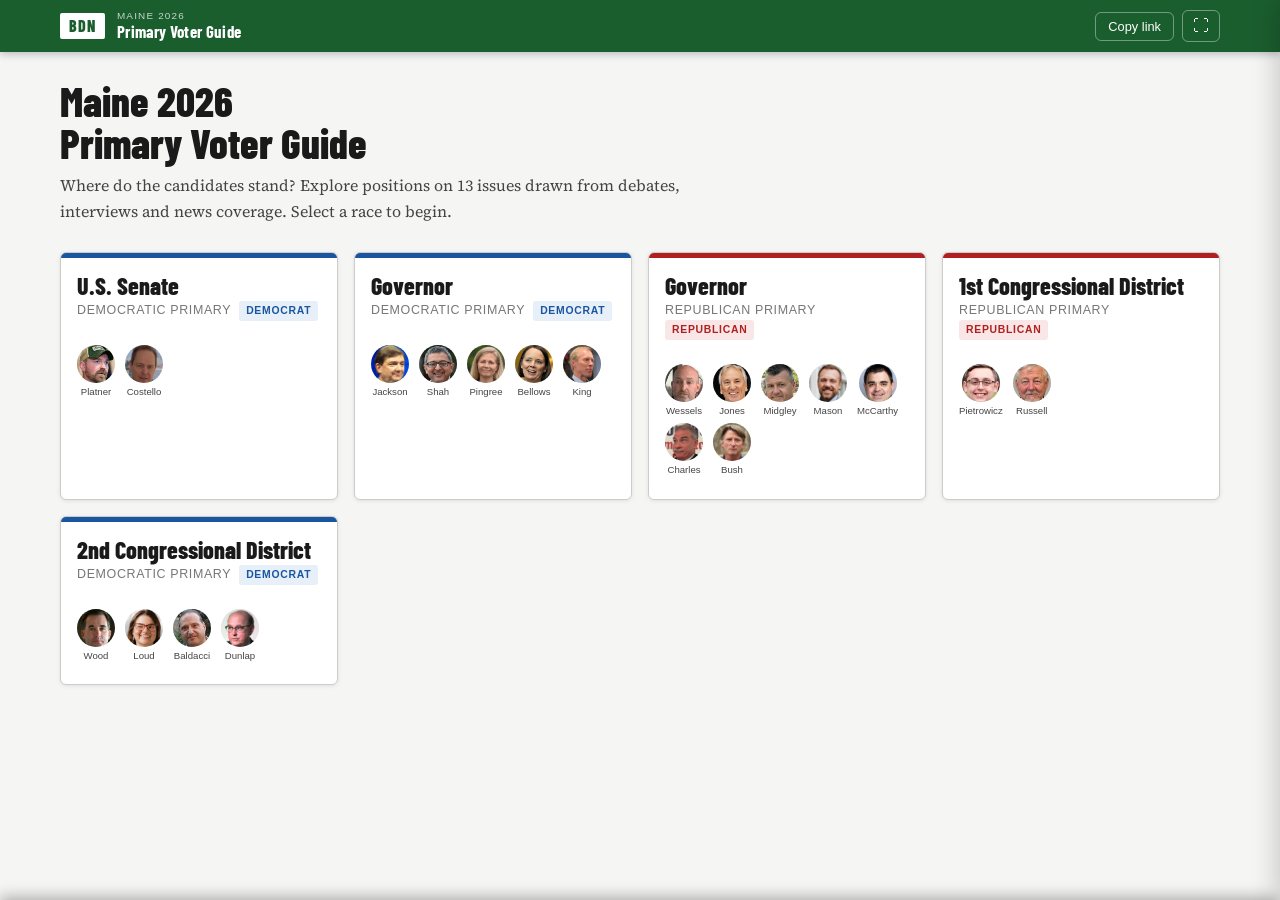
==== index.html @ e54cefee "Initial commit: BDN 2026 Maine Primary Voter Guide Static single-page app with candidate profiles, i" ====
<!DOCTYPE html>
<html lang="en">
<head>
  <meta charset="UTF-8">
  <meta name="viewport" content="width=device-width, initial-scale=1.0">
  <title>Maine 2026 Primary Voter Guide — Bangor Daily News</title>
  <link rel="preconnect" href="https://fonts.googleapis.com">
  <link rel="preconnect" href="https://fonts.gstatic.com" crossorigin>
  <link href="https://fonts.googleapis.com/css2?family=Barlow+Condensed:wght@400;600;700;800&family=Source+Serif+4:ital,opsz,wght@0,8..60,400;0,8..60,600;1,8..60,400&display=swap" rel="stylesheet">
  <link rel="stylesheet" href="style.css">
</head>
<body>
  <div id="app">
    <header id="guide-header">
      <div class="header-inner">
        <a class="header-brand" href="#/">
          <span class="bdn-mark">BDN</span>
          <div class="header-titles">
            <span class="header-eyebrow">Maine 2026</span>
            <span class="header-name">Primary Voter Guide</span>
          </div>
        </a>
        <div class="header-actions">
          <button class="btn-ghost" id="btn-copy">Copy link</button>
          <button class="btn-ghost btn-icon" id="btn-fullscreen" title="Fullscreen">&#x26F6;</button>
        </div>
      </div>
      <nav id="breadcrumb" class="breadcrumb"></nav>
    </header>

    <main id="main"></main>

    <div id="compare-tray" class="compare-tray hidden">
      <div class="compare-tray-inner">
        <span class="compare-tray-label">Comparing:</span>
        <div id="compare-tray-chips"></div>
        <div class="compare-tray-actions">
          <button class="btn-primary" id="btn-compare-go">Compare &rarr;</button>
          <button class="btn-ghost" id="btn-compare-clear">Clear</button>
        </div>
      </div>
    </div>

    <div id="toast" class="toast"></div>
  </div>

  <!-- Side panel -->
  <div id="sp-overlay" class="sp-overlay" onclick="closeSidePanel()"></div>
  <div id="side-panel" class="side-panel">
    <div class="sp-header">
      <span id="sp-title" class="sp-title"></span>
      <button class="sp-close" onclick="closeSidePanel()">&#x2715;</button>
    </div>
    <div id="sp-body" class="sp-body"></div>
  </div>
  <script src="app.js"></script>
</body>
</html>
---- style.css ----
/* BDN Maine 2026 Primary Voter Guide — style.css */

/* ── Variables ─────────────────────────────────────────────────────────────── */
:root {
  --green:        #1B5E2E;
  --green-dark:   #144824;
  --green-mid:    #2A7A42;
  --green-light:  #EAF4EC;
  --white:        #FFFFFF;
  --off-white:    #F5F5F3;
  --near-black:   #1A1A1A;
  --gray-700:     #444444;
  --gray-500:     #777777;
  --gray-300:     #CCCCCA;
  --gray-100:     #EFEFED;
  --dem:          #1A56A0;
  --dem-light:    #E7EFF9;
  --rep:          #B02020;
  --rep-light:    #F9E7E7;
  --shadow-sm:    0 1px 4px rgba(0,0,0,0.09);
  --shadow-md:    0 3px 12px rgba(0,0,0,0.13);
  --r:            6px;
  --font-head:    'Barlow Condensed', 'Arial Narrow', Arial, sans-serif;
  --font-serif:   'Source Serif 4', Georgia, serif;
  --font-ui:      Arial, 'Helvetica Neue', sans-serif;
}

*, *::before, *::after { box-sizing: border-box; margin: 0; padding: 0; }

body {
  font-family: var(--font-ui);
  background: var(--off-white);
  color: var(--near-black);
  min-height: 100vh;
  line-height: 1.5;
}

a { color: var(--green); }

/* ── HEADER ─────────────────────────────────────────────────────────────────── */
#guide-header {
  background: var(--green);
  color: var(--white);
  position: sticky;
  top: 0;
  z-index: 100;
  box-shadow: 0 2px 8px rgba(0,0,0,0.25);
}

.header-inner {
  display: flex;
  align-items: center;
  justify-content: space-between;
  padding: 10px 20px;
  max-width: 1200px;
  margin: 0 auto;
  gap: 12px;
}

.header-brand {
  display: flex;
  align-items: center;
  gap: 12px;
  text-decoration: none;
  color: inherit;
  flex-shrink: 0;
}

.bdn-mark {
  background: var(--white);
  color: var(--green);
  font-family: var(--font-head);
  font-weight: 800;
  font-size: 1rem;
  letter-spacing: 0.06em;
  padding: 5px 9px;
  border-radius: 2px;
  line-height: 1;
}

.header-titles {
  display: flex;
  flex-direction: column;
  line-height: 1.1;
}

.header-eyebrow {
  font-size: 0.62rem;
  text-transform: uppercase;
  letter-spacing: 0.12em;
  opacity: 0.75;
}

.header-name {
  font-family: var(--font-head);
  font-weight: 700;
  font-size: 1.05rem;
  letter-spacing: 0.02em;
}

.header-actions {
  display: flex;
  gap: 8px;
  align-items: center;
}

/* ── BREADCRUMB ──────────────────────────────────────────────────────────────── */
.breadcrumb {
  background: var(--green-dark);
  padding: 5px 20px;
  font-size: 0.75rem;
  display: flex;
  align-items: center;
  gap: 5px;
  overflow-x: auto;
  white-space: nowrap;
}
.breadcrumb:empty { display: none; }
.breadcrumb a { color: rgba(255,255,255,0.78); text-decoration: none; }
.breadcrumb a:hover { color: white; text-decoration: underline; }
.breadcrumb .sep { color: rgba(255,255,255,0.35); }
.breadcrumb .crumb-current { color: white; font-weight: 600; }

/* ── BUTTONS ─────────────────────────────────────────────────────────────────── */
.btn-primary {
  background: var(--green);
  color: var(--white);
  border: none;
  border-radius: var(--r);
  font-family: var(--font-ui);
  font-size: 0.85rem;
  font-weight: 600;
  padding: 8px 16px;
  cursor: pointer;
  transition: background 0.15s;
  white-space: nowrap;
}
.btn-primary:hover { background: var(--green-dark); }

.btn-outline {
  background: transparent;
  color: var(--green);
  border: 1.5px solid var(--green);
  border-radius: var(--r);
  font-family: var(--font-ui);
  font-size: 0.85rem;
  font-weight: 600;
  padding: 7px 15px;
  cursor: pointer;
  transition: all 0.15s;
  white-space: nowrap;
}
.btn-outline:hover { background: var(--green); color: white; }

.btn-ghost {
  background: transparent;
  color: var(--white);
  border: 1px solid rgba(255,255,255,0.38);
  border-radius: var(--r);
  font-family: var(--font-ui);
  font-size: 0.8rem;
  padding: 6px 12px;
  cursor: pointer;
  transition: all 0.15s;
  white-space: nowrap;
}
.btn-ghost:hover { background: rgba(255,255,255,0.14); border-color: rgba(255,255,255,0.65); }
.btn-icon { font-size: 1rem; padding: 6px 10px; }

.btn-compare {
  background: transparent;
  border: 1.5px solid var(--gray-300);
  color: var(--gray-500);
  border-radius: var(--r);
  font-size: 0.75rem;
  font-weight: 600;
  padding: 5px 10px;
  cursor: pointer;
  transition: all 0.15s;
  white-space: nowrap;
}
.btn-compare:hover { border-color: var(--green); color: var(--green); }
.btn-compare.active { background: var(--green); color: white; border-color: var(--green); }

/* ── LAYOUT ──────────────────────────────────────────────────────────────────── */
#main {
  max-width: 1200px;
  margin: 0 auto;
  padding: 28px 20px 90px;
}

/* ── PARTY BADGE ─────────────────────────────────────────────────────────────── */
.badge {
  display: inline-block;
  font-size: 0.65rem;
  font-weight: 700;
  text-transform: uppercase;
  letter-spacing: 0.07em;
  padding: 2px 7px;
  border-radius: 3px;
  vertical-align: middle;
}
.badge-dem { background: var(--dem-light); color: var(--dem); }
.badge-rep { background: var(--rep-light); color: var(--rep); }
.badge-video      { background: var(--green); color: white; }
.badge-direct     { background: var(--near-black); color: white; }
.badge-attributed { background: #666; color: white; }
.badge-statement  { background: var(--gray-100); color: var(--gray-500); border: 1px solid var(--gray-300); }

/* ── HOME ────────────────────────────────────────────────────────────────────── */
.home-intro {
  margin-bottom: 28px;
  max-width: 680px;
}
.home-intro h1 {
  font-family: var(--font-head);
  font-weight: 800;
  font-size: 2.6rem;
  line-height: 1.0;
  color: var(--near-black);
  margin-bottom: 10px;
}
.home-intro p {
  font-family: var(--font-serif);
  font-size: 1rem;
  color: var(--gray-700);
  line-height: 1.6;
}

.race-grid {
  display: grid;
  grid-template-columns: repeat(auto-fill, minmax(270px, 1fr));
  gap: 16px;
}

.race-card {
  background: var(--white);
  border-radius: var(--r);
  box-shadow: var(--shadow-sm);
  border: 1px solid var(--gray-300);
  overflow: hidden;
  cursor: pointer;
  transition: box-shadow 0.15s, transform 0.1s;
  display: flex;
  flex-direction: column;
}
.race-card:hover { box-shadow: var(--shadow-md); transform: translateY(-2px); }

.race-card-stripe {
  height: 5px;
}
.stripe-dem { background: var(--dem); }
.stripe-rep { background: var(--rep); }

.race-card-header {
  padding: 16px 16px 10px;
}
.race-card-title {
  font-family: var(--font-head);
  font-weight: 800;
  font-size: 1.5rem;
  line-height: 1;
  color: var(--near-black);
  margin-bottom: 3px;
}
.race-card-sub {
  font-size: 0.78rem;
  color: var(--gray-500);
  text-transform: uppercase;
  letter-spacing: 0.05em;
}

.race-card-body {
  padding: 10px 16px 16px;
  flex: 1;
  display: flex;
  flex-direction: column;
  gap: 10px;
}

.candidate-count {
  font-size: 0.85rem;
  color: var(--gray-700);
}
.candidate-count strong { color: var(--near-black); }

.opponent-note {
  background: var(--gray-100);
  border-left: 3px solid var(--gray-300);
  border-radius: 0 4px 4px 0;
  padding: 8px 11px;
  font-size: 0.78rem;
  color: var(--gray-500);
  line-height: 1.45;
}
.opponent-note strong { color: var(--near-black); display: block; font-size: 0.85rem; }

.home-cand-strip {
  display: flex;
  flex-wrap: wrap;
  gap: 8px 10px;
  padding: 4px 0 8px;
}
.home-cand-chip {
  display: flex;
  flex-direction: column;
  align-items: center;
  gap: 4px;
}
.home-cand-photo {
  width: 38px;
  height: 38px;
  border-radius: 50%;
  overflow: hidden;
  background: var(--green-light);
  display: flex;
  align-items: center;
  justify-content: center;
  flex-shrink: 0;
}
.home-cand-photo img {
  width: 100%;
  height: 100%;
  object-fit: cover;
  object-position: center 20%;
  display: block;
}
.home-cand-initials {
  font-family: var(--font-head);
  font-weight: 800;
  font-size: 0.85rem;
  color: var(--green);
}
.home-cand-name {
  font-size: 0.6rem;
  color: var(--gray-700);
  text-align: center;
  line-height: 1;
  white-space: nowrap;
}

.race-actions {
  display: flex;
  gap: 8px;
  margin-top: auto;
}

/* ── OPPONENT BANNER ─────────────────────────────────────────────────────────── */
.opponent-banner {
  display: flex;
  align-items: center;
  gap: 16px;
  background: var(--gray-100);
  border: 1px solid var(--gray-300);
  border-radius: var(--r);
  padding: 12px 18px;
  margin-bottom: 20px;
}
.opponent-banner-eyebrow {
  font-size: 0.68rem;
  text-transform: uppercase;
  letter-spacing: 0.1em;
  color: var(--gray-500);
  font-weight: 600;
  white-space: nowrap;
}
.opponent-banner-name {
  font-family: var(--font-head);
  font-weight: 700;
  font-size: 1.1rem;
  color: var(--near-black);
}
.opponent-banner-note {
  font-size: 0.76rem;
  color: var(--gray-500);
  margin-top: 1px;
}

/* ── RACE VIEW ───────────────────────────────────────────────────────────────── */
.race-title {
  font-family: var(--font-head);
  font-weight: 800;
  font-size: 2.1rem;
  line-height: 1;
  margin-bottom: 4px;
}
.race-subtitle {
  font-size: 0.82rem;
  color: var(--gray-500);
  margin-bottom: 18px;
}

.tab-bar {
  display: flex;
  border-bottom: 2px solid var(--gray-300);
  margin-bottom: 20px;
  gap: 0;
  overflow-x: auto;
}
.tab {
  font-family: var(--font-ui);
  font-size: 0.88rem;
  font-weight: 600;
  padding: 10px 18px;
  cursor: pointer;
  color: var(--gray-500);
  background: none;
  border: none;
  border-bottom: 3px solid transparent;
  margin-bottom: -2px;
  transition: color 0.15s;
  white-space: nowrap;
}
.tab:hover { color: var(--near-black); }
.tab.active { color: var(--green); border-bottom-color: var(--green); }

/* ── INLINE COMPARE SECTION ──────────────────────────────────────────────────── */
.compare-inline {
  margin-top: 36px;
  padding-top: 28px;
  border-top: 2px solid var(--gray-100);
  scroll-margin-top: 80px;
}
.compare-inline.hidden { display: none; }
.compare-pick-hint {
  font-size: 0.85rem;
  color: var(--gray-500);
  margin-bottom: 16px;
  padding: 10px 14px;
  background: var(--off-white);
  border-radius: var(--r);
}

/* ── RACE PAGE TWO-COLUMN LAYOUT ─────────────────────────────────────────────── */
.race-page-wrap { display: block; }
.race-page-wrap.has-opponent {
  display: grid;
  grid-template-columns: 1fr 260px;
  gap: 24px;
  align-items: start;
}
.race-main { min-width: 0; }

/* ── OPPONENT PANEL ──────────────────────────────────────────────────────────── */
.opp-panel {
  position: sticky;
  top: 80px;
  width: 220px;
  justify-self: center;
}
.opp-eyebrow {
  font-size: 0.65rem;
  font-weight: 700;
  text-transform: uppercase;
  letter-spacing: 0.1em;
  color: var(--gray-500);
  margin-bottom: 7px;
}
.opp-card {
  border-radius: var(--r);
  overflow: hidden;
  box-shadow: var(--shadow-md);
  display: flex;
  flex-direction: column;
}
.opp-card-dem { border: 2px solid var(--dem); border-top-width: 5px; }
.opp-card-rep { border: 2px solid var(--rep); border-top-width: 5px; }

.opp-photo {
  width: 100%;
  height: 200px;
  overflow: hidden;
  background: var(--gray-100);
  position: relative;
}
.opp-photo img {
  width: 100%;
  height: 100%;
  object-fit: cover;
  object-position: center 25%;
  display: block;
  filter: saturate(0.9);
}
.opp-photo-initials {
  width: 100%; height: 100%;
  display: flex; align-items: center; justify-content: center;
  font-family: var(--font-head); font-weight: 800; font-size: 2.4rem;
  color: var(--gray-500);
}
.opp-info {
  background: var(--white);
  padding: 12px 14px 14px;
  order: -1;
}
.opp-name {
  font-family: var(--font-head);
  font-weight: 800;
  font-size: 1.15rem;
  line-height: 1.1;
  color: var(--near-black);
  margin-bottom: 4px;
}
.opp-label {
  font-size: 0.76rem;
  color: var(--gray-700);
  line-height: 1.4;
}
.opp-sublabel {
  font-size: 0.72rem;
  color: var(--gray-500);
  margin-top: 2px;
}

@media (max-width: 860px) {
  .race-page-wrap.has-opponent {
    grid-template-columns: 1fr;
  }
  .opp-panel { position: static; width: auto; justify-self: stretch; }
  .opp-card { flex-direction: row; }
  .opp-photo { width: 100px; height: auto; flex-shrink: 0; }
}

/* ── CANDIDATE GRID ──────────────────────────────────────────────────────────── */
.candidate-grid {
  display: grid;
  grid-template-columns: repeat(auto-fill, minmax(295px, 1fr));
  gap: 12px;
}

.candidate-card {
  background: var(--white);
  border-radius: var(--r);
  border: 1px solid var(--gray-300);
  box-shadow: var(--shadow-sm);
  overflow: hidden;
  display: flex;
  flex-direction: column;
  transition: box-shadow 0.15s;
}
.candidate-card:hover { box-shadow: var(--shadow-md); }
.candidate-card.dragging { opacity: 0.45; }

.card-header-row {
  display: flex;
  flex-direction: row;
}

.card-expand-body {
  display: none;
  border-top: 1px solid var(--gray-100);
  padding: 16px;
  background: var(--off-white);
}
.card-expand-body.open { display: block; }

.card-photo-b {
  width: 100px;
  flex-shrink: 0;
  background: var(--green-light);
  position: relative;
  overflow: hidden;
}
.card-photo-b img {
  width: 100%;
  height: 100%;
  object-fit: cover;
  object-position: center 20%;
  display: block;
}
.card-photo-initials {
  width: 100%;
  height: 100%;
  min-height: 110px;
  display: flex;
  align-items: center;
  justify-content: center;
  font-family: var(--font-head);
  font-weight: 800;
  font-size: 2rem;
  color: var(--green);
  letter-spacing: -0.02em;
}
.avatar-drag-hint {
  position: absolute;
  top: 6px;
  right: 8px;
  font-size: 0.75rem;
  opacity: 0.45;
  cursor: grab;
}

.candidate-card-body {
  padding: 14px 14px 14px 12px;
  flex: 1;
  min-width: 0;
  display: flex;
  flex-direction: column;
  justify-content: flex-start;
  gap: 8px;
  min-height: 110px;
}
.cand-name {
  font-family: var(--font-head);
  font-weight: 700;
  font-size: 1.1rem;
  line-height: 1.2;
  color: var(--near-black);
}
.topic-progress {
  display: flex;
  align-items: center;
  gap: 8px;
  margin-bottom: 8px;
}
.topic-bar {
  flex: 1;
  height: 4px;
  background: var(--gray-100);
  border-radius: 2px;
  overflow: hidden;
}
.topic-bar-fill {
  height: 100%;
  background: var(--green);
  border-radius: 2px;
}
.topic-count {
  font-size: 0.68rem;
  color: var(--gray-500);
  white-space: nowrap;
}

.candidate-card-footer {
  display: flex;
  align-items: center;
  gap: 6px;
}

/* ── CANDIDATE PROFILE ───────────────────────────────────────────────────────── */
.profile-header {
  background: var(--white);
  border-radius: var(--r);
  border: 1px solid var(--gray-300);
  box-shadow: var(--shadow-sm);
  padding: 24px;
  margin-bottom: 22px;
  display: flex;
  gap: 20px;
  align-items: flex-start;
}
.profile-avatar {
  width: 96px;
  height: 96px;
  border-radius: 50%;
  background: var(--green-light);
  display: flex;
  align-items: center;
  justify-content: center;
  font-family: var(--font-head);
  font-weight: 800;
  font-size: 1.7rem;
  color: var(--green);
  flex-shrink: 0;
  overflow: hidden;
}
.profile-avatar img {
  width: 100%;
  height: 100%;
  object-fit: cover;
  object-position: center 20%;
  display: block;
  border-radius: 50%;
}
.profile-meta { flex: 1; }
.profile-name {
  font-family: var(--font-head);
  font-weight: 800;
  font-size: 2.1rem;
  line-height: 1;
  color: var(--near-black);
  margin-bottom: 6px;
}
.profile-race {
  font-size: 0.85rem;
  color: var(--gray-500);
  margin-bottom: 12px;
}
.profile-actions {
  display: flex;
  gap: 8px;
  flex-wrap: wrap;
  margin-bottom: 10px;
}
.profile-sources {
  font-size: 0.74rem;
  color: var(--gray-500);
  line-height: 1.6;
}
.profile-sources a {
  color: var(--green);
  text-decoration: none;
}
.profile-sources a:hover { text-decoration: underline; }

/* ── TOPIC ACCORDION ─────────────────────────────────────────────────────────── */
.topics-section { display: flex; flex-direction: column; gap: 8px; }

.topic-accordion {
  background: var(--white);
  border-radius: var(--r);
  border: 1px solid var(--gray-300);
  box-shadow: var(--shadow-sm);
  overflow: hidden;
}

.topic-accordion-hd {
  display: flex;
  align-items: center;
  gap: 10px;
  padding: 13px 18px;
  cursor: pointer;
  user-select: none;
  transition: background 0.1s;
}
.topic-accordion-hd:hover { background: var(--gray-100); }
.topic-accordion-hd.open { background: var(--green-light); }

.topic-hd-emoji {
  font-size: 1.1rem;
  line-height: 1;
  flex-shrink: 0;
}
.topic-hd-name {
  font-weight: 600;
  font-size: 0.9rem;
  flex: 1;
}
.topic-chevron {
  color: var(--gray-500);
  font-size: 0.65rem;
  transition: transform 0.2s;
  flex-shrink: 0;
}
.topic-accordion-hd.open .topic-chevron { transform: rotate(180deg); }

.topic-accordion-bd {
  display: none;
  padding: 16px 18px;
  border-top: 1px solid var(--gray-100);
}
.topic-accordion-bd.open { display: block; }

.topic-position-text {
  font-family: var(--font-serif);
  font-size: 0.92rem;
  line-height: 1.6;
  color: var(--near-black);
  margin-bottom: 14px;
}

.quotes-list { display: flex; flex-direction: column; gap: 10px; }

.no-data {
  font-size: 0.82rem;
  color: var(--gray-500);
  font-style: italic;
}

/* ── QUOTE ITEM ──────────────────────────────────────────────────────────────── */
.quote-item {
  border-left: 3px solid var(--gray-300);
  border-radius: 0 var(--r) var(--r) 0;
  padding: 10px 14px;
  background: var(--off-white);
}
.quote-item.q-video     { border-left-color: var(--green); }
.quote-item.q-direct    { border-left-color: var(--near-black); }
.quote-item.q-attributed{ border-left-color: #888; }
.quote-item.q-statement { border-left-color: var(--gray-300); }

.quote-type-row {
  margin-bottom: 5px;
}

.quote-text {
  font-family: var(--font-serif);
  font-size: 0.9rem;
  line-height: 1.55;
  color: var(--near-black);
}
.quote-text.italic { font-style: italic; }
.quote-item.q-video .quote-text {
  display: -webkit-box;
  -webkit-line-clamp: 4;
  -webkit-box-orient: vertical;
  overflow: hidden;
}

.video-watch-link {
  display: inline-flex;
  align-items: center;
  gap: 6px;
  margin-top: 8px;
  background: var(--green);
  color: white;
  text-decoration: none;
  border-radius: 4px;
  font-size: 0.76rem;
  font-weight: 600;
  padding: 5px 11px;
  transition: background 0.15s;
}
.video-watch-link:hover { background: var(--green-dark); }

/* ── KEY DIFFERENCES PANEL ───────────────────────────────────────────────────── */
.key-diffs-section {
  margin-bottom: 24px;
}
.key-diffs-title {
  font-family: var(--font-head);
  font-weight: 800;
  font-size: 1.2rem;
  color: var(--near-black);
  margin-bottom: 12px;
  text-transform: uppercase;
  letter-spacing: 0.04em;
}
.key-diffs-list {
  display: flex;
  flex-direction: column;
  gap: 10px;
}
.key-diff-item {
  background: var(--white);
  border: 1px solid var(--gray-300);
  border-left: 4px solid var(--green);
  border-radius: 0 var(--r) var(--r) 0;
  box-shadow: var(--shadow-sm);
  padding: 14px 18px;
}
.key-diff-topic {
  font-size: 0.68rem;
  font-weight: 700;
  text-transform: uppercase;
  letter-spacing: 0.1em;
  color: var(--green);
  margin-bottom: 5px;
}
.key-diff-contrast {
  font-family: var(--font-serif);
  font-size: 0.95rem;
  font-style: italic;
  color: var(--near-black);
  line-height: 1.55;
  margin-bottom: 12px;
}
.key-diff-positions {
  display: grid;
  grid-template-columns: 1fr 1fr;
  gap: 12px;
}
.key-diff-pos {
  background: var(--off-white);
  border-radius: var(--r);
  padding: 10px 12px;
  display: flex;
  flex-direction: column;
  gap: 4px;
}
.key-diff-name {
  font-size: 0.7rem;
  font-weight: 700;
  text-transform: uppercase;
  letter-spacing: 0.08em;
  color: var(--gray-500);
}
.key-diff-text {
  font-size: 0.86rem;
  line-height: 1.45;
  color: var(--near-black);
}
.diff-source {
  display: block;
  margin-top: 5px;
}

/* ── Unified citation styles ─────────────────────────────────────────────────── */
.cite-plain {
  font-size: 0.69rem;
  color: var(--gray-500);
}
.cite-link a {
  font-size: 0.69rem;
  color: var(--green);
  text-decoration: none;
}
.cite-link a:hover { text-decoration: underline; }

.cite-video {
  display: flex;
  align-items: center;
  gap: 6px;
  flex-wrap: wrap;
}
.cite-label {
  font-size: 0.69rem;
  color: var(--gray-500);
}
.cite-play-btn {
  background: var(--green);
  color: white;
  border: none;
  border-radius: 3px;
  font-size: 0.65rem;
  font-weight: 700;
  padding: 2px 8px;
  cursor: pointer;
  white-space: nowrap;
  transition: background 0.15s;
}
.cite-play-btn:hover { background: var(--green-dark); }

.cite-article-link, .cite-watch-link {
  font-size: 0.69rem;
  color: var(--green);
  text-decoration: none;
}
.cite-article-link:hover, .cite-watch-link:hover { text-decoration: underline; }

.cite-player-slot { display: block; width: 100%; margin-top: 6px; }
.cite-player-embed {
  position: relative;
  padding-top: 56.25%;
  border-radius: var(--r);
  overflow: hidden;
  background: #000;
}
.cite-player-embed iframe {
  position: absolute;
  top: 0; left: 0;
  width: 100%;
  height: 100%;
  border: none;
}

.compare-bullet {
  font-size: 0.8rem;
  color: var(--gray-700);
  line-height: 1.4;
  padding-top: 6px;
  border-top: 1px solid var(--gray-100);
  margin-top: 6px;
}

@media (max-width: 600px) {
  .key-diff-positions { grid-template-columns: 1fr; }
}

/* ── SYNTHESIS DISPLAY ───────────────────────────────────────────────────────── */
.synthesis-overview {
  font-family: var(--font-serif);
  font-size: 0.95rem;
  line-height: 1.65;
  color: var(--near-black);
  margin-bottom: 14px;
}

.synthesis-bullets {
  list-style: none;
  padding: 0;
  margin: 0;
  display: flex;
  flex-direction: column;
  gap: 6px;
}

.synthesis-bullets li {
  padding: 9px 14px;
  border-left: 3px solid var(--green);
  background: var(--white);
  border-radius: 0 var(--r) var(--r) 0;
  font-size: 0.88rem;
  line-height: 1.5;
  color: var(--near-black);
}

.bullet-citation {
  display: block;
  margin-top: 4px;
  font-size: 0.69rem;
  color: var(--gray-500);
}
.bullet-citation a {
  color: var(--green);
  text-decoration: none;
}
.bullet-citation a:hover { text-decoration: underline; }

.video-clips-section {
  margin-top: 16px;
  padding-top: 14px;
  border-top: 1px solid var(--gray-100);
}
.video-clips-label {
  font-size: 0.7rem;
  font-weight: 700;
  text-transform: uppercase;
  letter-spacing: 0.08em;
  color: var(--gray-500);
  margin-bottom: 10px;
}

/* ── INLINE VIDEO PLAYER ─────────────────────────────────────────────────────── */

/* Two-column layout: quote text left, player right */
.quote-video-layout {
  display: grid;
  grid-template-columns: 1fr 260px;
  gap: 14px;
  align-items: start;
}
.quote-left {
  display: flex;
  flex-direction: column;
  gap: 6px;
}

.video-embed-wrapper {
  border-radius: var(--r);
  overflow: hidden;
  cursor: pointer;
  background: #0f0f0f;
  flex-shrink: 0;
}

.video-embed-placeholder {
  display: flex;
  flex-direction: column;
  align-items: center;
  justify-content: center;
  gap: 7px;
  padding: 22px 16px;
  transition: background 0.15s;
}
.video-embed-wrapper:hover .video-embed-placeholder { background: #1c1c1c; }

.play-btn {
  width: 44px;
  height: 44px;
  border-radius: 50%;
  background: rgba(255,255,255,0.1);
  border: 2px solid rgba(255,255,255,0.35);
  color: white;
  font-size: 1.1rem;
  display: flex;
  align-items: center;
  justify-content: center;
  padding-left: 3px;
  transition: background 0.15s, border-color 0.15s;
}
.video-embed-wrapper:hover .play-btn {
  background: var(--green);
  border-color: var(--green);
}

.video-ts-label {
  color: rgba(255,255,255,0.5);
  font-size: 0.68rem;
  font-family: var(--font-ui);
}

.video-embed-iframe {
  position: relative;
  padding-top: 56.25%;
}
.video-embed-iframe iframe {
  position: absolute;
  top: 0; left: 0;
  width: 100%;
  height: 100%;
  border: none;
}

@media (max-width: 600px) {
  .quote-video-layout {
    grid-template-columns: 1fr;
  }
}

.quote-source-line {
  font-size: 0.7rem;
  color: var(--gray-500);
  margin-top: 7px;
}
.quote-source-line a {
  color: var(--green);
  text-decoration: none;
}
.quote-source-line a:hover { text-decoration: underline; }

/* ── TOPICS LIST (race by-topic tab) ─────────────────────────────────────────── */
.topic-list { display: flex; flex-direction: column; gap: 8px; }

.topic-list-item {
  background: var(--white);
  border-radius: var(--r);
  border: 1px solid var(--gray-300);
  box-shadow: var(--shadow-sm);
  overflow: hidden;
}
.topic-list-hd {
  display: flex;
  align-items: center;
  justify-content: space-between;
  padding: 14px 18px;
  cursor: pointer;
  transition: background 0.1s;
}
.topic-list-hd:hover { background: var(--gray-100); }
.topic-list-hd.open { background: var(--green-light); }
.topic-list-name { font-weight: 600; font-size: 0.92rem; }
.topic-list-meta { font-size: 0.75rem; color: var(--gray-500); display: flex; align-items: center; gap: 6px; }
.topic-list-bd { display: none; padding: 16px 18px; border-top: 1px solid var(--gray-100); }
.topic-list-bd.open { display: block; }
.topic-cand-grid { display: grid; grid-template-columns: repeat(auto-fill, minmax(260px, 1fr)); gap: 12px; }

.topic-cand-card {
  background: var(--off-white);
  border-radius: var(--r);
  border: 1px solid var(--gray-300);
  padding: 14px;
}
.topic-cand-name {
  font-family: var(--font-head);
  font-weight: 700;
  font-size: 1rem;
  color: var(--green);
  margin-bottom: 8px;
  cursor: pointer;
}
.topic-cand-name:hover { text-decoration: underline; }

/* ── COMPARE VIEW ────────────────────────────────────────────────────────────── */
.compare-header { margin-bottom: 20px; }
.compare-title {
  font-family: var(--font-head);
  font-weight: 800;
  font-size: 1.9rem;
  margin-bottom: 4px;
}
.compare-hint { font-size: 0.8rem; color: var(--gray-500); margin-bottom: 16px; }

.compare-active-cands {
  display: flex;
  gap: 8px;
  flex-wrap: wrap;
  margin-top: 10px;
}
.compare-remove-chip {
  background: var(--gray-100);
  border: 1px solid var(--gray-300);
  border-radius: 20px;
  font-size: 0.78rem;
  font-weight: 600;
  color: var(--gray-700);
  padding: 4px 12px;
  cursor: pointer;
  transition: all 0.15s;
}
.compare-remove-chip:hover { background: var(--rep-light); border-color: var(--rep); color: var(--rep); }

.compare-empty-hint {
  background: var(--white);
  border: 1px solid var(--gray-300);
  border-radius: var(--r);
  padding: 30px 24px;
  text-align: center;
  color: var(--gray-500);
  font-family: var(--font-serif);
  font-size: 0.95rem;
  line-height: 1.6;
}
.compare-empty-hint a { color: var(--green); }

.compare-scroll { overflow-x: auto; -webkit-overflow-scrolling: touch; }

.compare-table {
  display: grid;
  border: 1px solid var(--gray-300);
  border-radius: var(--r);
  overflow: hidden;
  min-width: max-content;
}

.compare-header-row { display: contents; }
.compare-body-row { display: contents; }

.compare-topic-cell {
  background: var(--off-white);
  border-bottom: 1px solid var(--gray-300);
  border-right: 1px solid var(--gray-300);
  padding: 12px 16px;
  font-weight: 600;
  font-size: 0.83rem;
  color: var(--near-black);
  position: sticky;
  left: 0;
  z-index: 1;
  min-width: 150px;
  display: flex;
  align-items: center;
  gap: 8px;
}
.compare-topic-cell:last-child { border-bottom: none; }

.compare-cand-header {
  background: var(--green);
  color: white;
  padding: 14px 16px;
  font-family: var(--font-head);
  font-weight: 700;
  font-size: 1rem;
  display: flex;
  align-items: center;
  justify-content: space-between;
  gap: 8px;
  border-bottom: 1px solid rgba(255,255,255,0.2);
  border-right: 1px solid rgba(255,255,255,0.15);
  min-width: 220px;
}
.compare-cand-header:last-child { border-right: none; }

.compare-remove-btn {
  background: none;
  border: none;
  color: rgba(255,255,255,0.6);
  font-size: 0.95rem;
  cursor: pointer;
  padding: 0;
  line-height: 1;
  flex-shrink: 0;
}
.compare-remove-btn:hover { color: white; }

.compare-data-cell {
  background: var(--white);
  border-bottom: 1px solid var(--gray-300);
  border-right: 1px solid var(--gray-300);
  padding: 14px 16px;
  vertical-align: top;
  min-width: 220px;
}
.compare-data-cell:last-child { border-right: none; }
.compare-no-data { color: var(--gray-500); font-size: 0.8rem; font-style: italic; }

.compare-cell-position {
  font-family: var(--font-serif);
  font-size: 0.82rem;
  line-height: 1.5;
  color: var(--near-black);
  margin-bottom: 8px;
}

/* ── COMPARE TRAY ────────────────────────────────────────────────────────────── */
.compare-tray {
  position: fixed;
  bottom: 0;
  left: 0;
  right: 0;
  background: var(--near-black);
  color: white;
  z-index: 200;
  box-shadow: 0 -3px 14px rgba(0,0,0,0.3);
  transition: transform 0.25s ease;
}
.compare-tray.hidden { transform: translateY(100%); }

.compare-tray-inner {
  max-width: 1200px;
  margin: 0 auto;
  padding: 11px 20px;
  display: flex;
  align-items: center;
  gap: 12px;
  flex-wrap: wrap;
}
.compare-tray-label {
  font-size: 0.78rem;
  font-weight: 600;
  opacity: 0.65;
  white-space: nowrap;
}
#compare-tray-chips {
  display: flex;
  gap: 7px;
  flex-wrap: wrap;
  flex: 1;
}
.compare-chip {
  background: rgba(255,255,255,0.14);
  border-radius: 4px;
  padding: 4px 8px 4px 10px;
  font-size: 0.8rem;
  display: flex;
  align-items: center;
  gap: 6px;
}
.chip-remove {
  background: none;
  border: none;
  color: rgba(255,255,255,0.55);
  cursor: pointer;
  font-size: 0.85rem;
  padding: 0;
  line-height: 1;
}
.chip-remove:hover { color: white; }
.compare-tray-actions { display: flex; gap: 8px; }

/* ── TOAST ───────────────────────────────────────────────────────────────────── */
.toast {
  position: fixed;
  bottom: 70px;
  left: 50%;
  transform: translateX(-50%) translateY(8px);
  background: var(--near-black);
  color: white;
  padding: 8px 18px;
  border-radius: 20px;
  font-size: 0.82rem;
  z-index: 300;
  pointer-events: none;
  opacity: 0;
  transition: opacity 0.2s, transform 0.2s;
  white-space: nowrap;
}
.toast.show {
  opacity: 1;
  transform: translateX(-50%) translateY(0);
}

/* ── FULLSCREEN ──────────────────────────────────────────────────────────────── */
:fullscreen,
:-webkit-full-screen {
  background: var(--off-white);
}
:fullscreen #app,
:-webkit-full-screen #app {
  overflow-y: auto;
  height: 100%;
  background: var(--off-white);
}

/* ── DRAG DROP TARGET ────────────────────────────────────────────────────────── */
.compare-tray.drag-over {
  outline: 3px dashed rgba(255,255,255,0.6);
  outline-offset: -3px;
}

/* ── RESPONSIVE ──────────────────────────────────────────────────────────────── */
@media (max-width: 700px) {
  #main { padding: 16px 12px 88px; }
  .header-inner { padding: 9px 12px; }
  .header-name { font-size: 0.9rem; }
  .home-intro h1 { font-size: 2rem; }
  .race-grid { grid-template-columns: 1fr; }
  .candidate-grid { grid-template-columns: repeat(2, 1fr); }
  .profile-header { flex-direction: column; }
  .profile-avatar { display: none; }
  .topic-cand-grid { grid-template-columns: 1fr; }
  .compare-tray-inner { padding: 10px 12px; }
  .compare-tray-label { display: none; }
}
@media (max-width: 420px) {
  .candidate-grid { grid-template-columns: 1fr; }
}

/* ── SIDE PANEL ──────────────────────────────────────────────────────────────── */
.sp-overlay {
  position: fixed;
  inset: 0;
  background: rgba(0,0,0,0.45);
  z-index: 500;
  opacity: 0;
  pointer-events: none;
  transition: opacity 0.25s;
}
.sp-overlay.open {
  opacity: 1;
  pointer-events: auto;
}

.side-panel {
  position: fixed;
  top: 0;
  right: 0;
  bottom: 0;
  width: 440px;
  max-width: 100vw;
  background: var(--white);
  z-index: 600;
  box-shadow: -4px 0 24px rgba(0,0,0,0.18);
  transform: translateX(100%);
  transition: transform 0.3s cubic-bezier(0.4, 0, 0.2, 1);
  display: flex;
  flex-direction: column;
}
.side-panel.open { transform: translateX(0); }

.sp-header {
  display: flex;
  align-items: center;
  justify-content: space-between;
  padding: 14px 18px;
  border-bottom: 1px solid var(--gray-300);
  background: var(--off-white);
  gap: 12px;
  flex-shrink: 0;
}
.sp-title {
  font-family: var(--font-head);
  font-weight: 700;
  font-size: 1rem;
  color: var(--near-black);
  flex: 1;
  overflow: hidden;
  text-overflow: ellipsis;
  white-space: nowrap;
}
.sp-close {
  background: none;
  border: none;
  font-size: 1.15rem;
  color: var(--gray-500);
  cursor: pointer;
  padding: 4px;
  line-height: 1;
  flex-shrink: 0;
}
.sp-close:hover { color: var(--near-black); }

.sp-body {
  flex: 1;
  overflow-y: auto;
  -webkit-overflow-scrolling: touch;
}

.sp-video {
  position: relative;
  padding-top: 56.25%;
  background: #000;
}
.sp-video iframe {
  position: absolute;
  top: 0; left: 0;
  width: 100%;
  height: 100%;
  border: none;
}

.sp-article {
  padding: 24px 20px;
  display: flex;
  flex-direction: column;
  gap: 16px;
}
.sp-article-source {
  font-family: var(--font-head);
  font-weight: 700;
  font-size: 1.05rem;
  color: var(--near-black);
  line-height: 1.35;
}
.sp-open-btn {
  display: inline-flex;
  align-items: center;
  gap: 6px;
  background: var(--green);
  color: white;
  text-decoration: none;
  border-radius: var(--r);
  font-size: 0.88rem;
  font-weight: 600;
  padding: 10px 18px;
  transition: background 0.15s;
  align-self: flex-start;
}
.sp-open-btn:hover { background: var(--green-dark); color: white; }
.sp-article-note {
  font-size: 0.78rem;
  color: var(--gray-500);
  font-style: italic;
  line-height: 1.5;
}

@media (max-width: 600px) {
  .side-panel {
    top: auto;
    left: 0;
    right: 0;
    bottom: 0;
    width: 100%;
    max-height: 85vh;
    transform: translateY(100%);
    border-radius: 16px 16px 0 0;
    box-shadow: 0 -4px 24px rgba(0,0,0,0.2);
  }
  .side-panel.open { transform: translateY(0); }
}
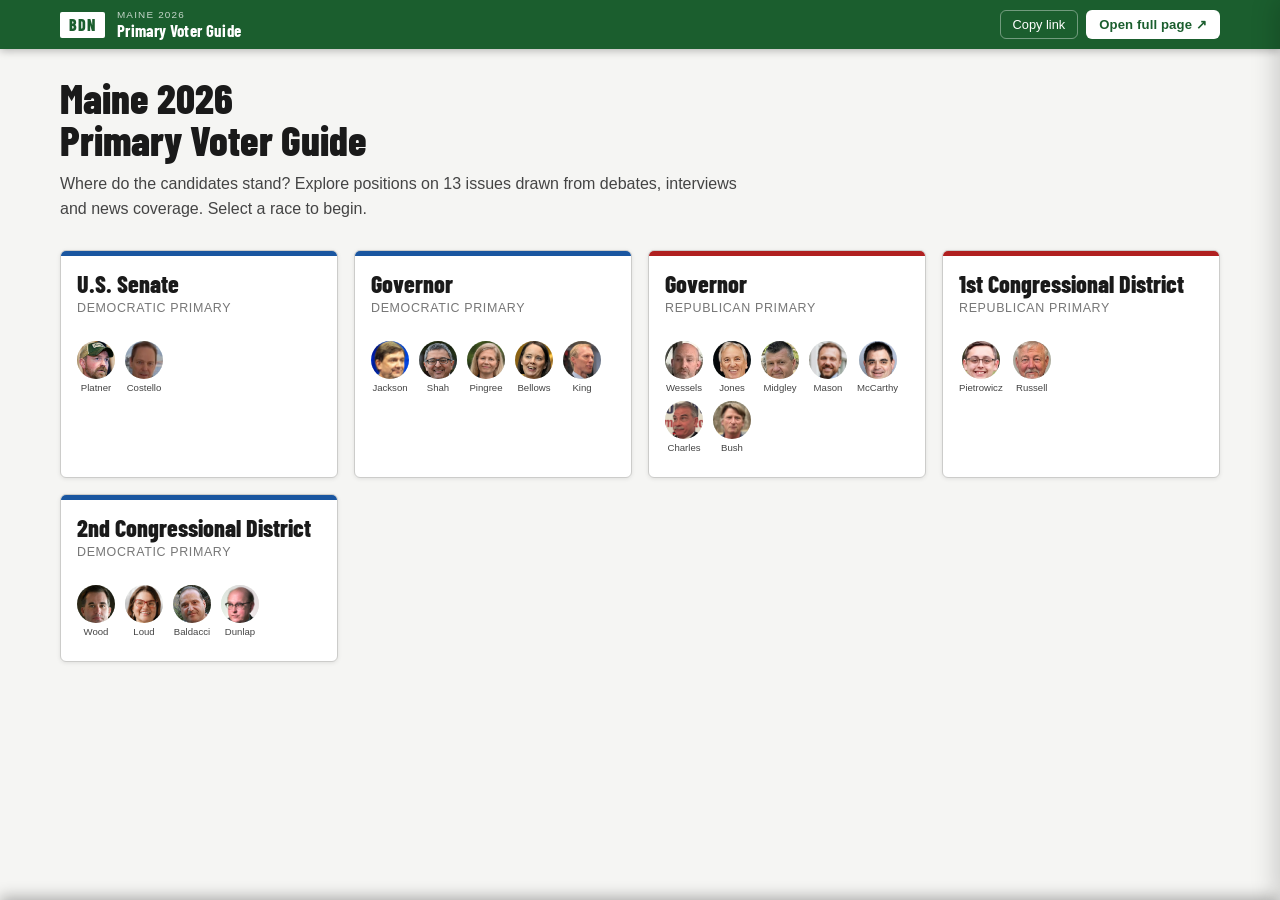
==== commit 55f9f459: "Add CBS13 debate data, quiz, compare tool improvements, and embed build - Ingest CBS13 Republican an" ====
--- a/index.html
+++ b/index.html
@@ -6,8 +6,8 @@
   <title>Maine 2026 Primary Voter Guide — Bangor Daily News</title>
   <link rel="preconnect" href="https://fonts.googleapis.com">
   <link rel="preconnect" href="https://fonts.gstatic.com" crossorigin>
-  <link href="https://fonts.googleapis.com/css2?family=Barlow+Condensed:wght@400;600;700;800&family=Source+Serif+4:ital,opsz,wght@0,8..60,400;0,8..60,600;1,8..60,400&display=swap" rel="stylesheet">
-  <link rel="stylesheet" href="style.css">
+  <link href="https://fonts.googleapis.com/css2?family=Barlow+Condensed:wght@400;600;700;800&display=swap" rel="stylesheet">
+  <link rel="stylesheet" href="style.css?v=10">
 </head>
 <body>
   <div id="app">
@@ -22,7 +22,7 @@
         </a>
         <div class="header-actions">
           <button class="btn-ghost" id="btn-copy">Copy link</button>
-          <button class="btn-ghost btn-icon" id="btn-fullscreen" title="Fullscreen">&#x26F6;</button>
+          <button class="btn-expand" id="btn-fullscreen">Open full page &#x2197;</button>
         </div>
       </div>
       <nav id="breadcrumb" class="breadcrumb"></nav>
@@ -53,6 +53,6 @@
     </div>
     <div id="sp-body" class="sp-body"></div>
   </div>
-  <script src="app.js"></script>
+  <script src="app.js?v=42"></script>
 </body>
 </html>
--- a/style.css
+++ b/style.css
@@ -104,6 +104,22 @@
   align-items: center;
 }
 
+.btn-expand {
+  background: var(--white);
+  color: var(--green);
+  border: none;
+  border-radius: var(--r);
+  font-family: var(--font-ui);
+  font-size: 0.82rem;
+  font-weight: 700;
+  padding: 7px 13px;
+  cursor: pointer;
+  transition: background 0.15s, color 0.15s;
+  white-space: nowrap;
+  letter-spacing: 0.01em;
+}
+.btn-expand:hover { background: var(--green-light); }
+
 /* ── BREADCRUMB ──────────────────────────────────────────────────────────────── */
 .breadcrumb {
   background: var(--green-dark);
@@ -206,6 +222,7 @@
 .badge-direct     { background: var(--near-black); color: white; }
 .badge-attributed { background: #666; color: white; }
 .badge-statement  { background: var(--gray-100); color: var(--gray-500); border: 1px solid var(--gray-300); }
+.badge-suspended  { display: inline-block; font-size: 0.65rem; font-weight: 600; text-transform: uppercase; letter-spacing: 0.04em; background: #FEF3CD; color: #7A5500; border: 1px solid #E8C840; border-radius: 3px; padding: 1px 5px; vertical-align: middle; margin-left: 6px; }
 
 /* ── HOME ────────────────────────────────────────────────────────────────────── */
 .home-intro {
@@ -221,7 +238,7 @@
   margin-bottom: 10px;
 }
 .home-intro p {
-  font-family: var(--font-serif);
+  font-family: var(--font-ui);
   font-size: 1rem;
   color: var(--gray-700);
   line-height: 1.6;
@@ -388,6 +405,25 @@
   font-size: 0.82rem;
   color: var(--gray-500);
   margin-bottom: 18px;
+}
+.suspension-notice {
+  background: #FEF9EC;
+  border: 1px solid #E8C840;
+  border-left: 4px solid #D4A000;
+  border-radius: 6px;
+  padding: 10px 14px;
+  margin-top: 28px;
+  margin-bottom: 20px;
+  font-size: 0.85rem;
+  color: #5A4000;
+  line-height: 1.5;
+}
+.suspension-notice-profile {
+  margin-bottom: 0;
+  border-radius: 0;
+  border-left-width: 4px;
+  border-right: none;
+  border-top: none;
 }
 
 .tab-bar {
@@ -630,6 +666,33 @@
   white-space: nowrap;
 }
 
+.sig-topics {
+  display: flex;
+  flex-wrap: wrap;
+  gap: 4px;
+  margin: 5px 0 6px;
+}
+.sig-topics-label {
+  font-size: 0.68rem;
+  font-weight: 500;
+  color: var(--gray-400);
+  text-transform: uppercase;
+  letter-spacing: 0.04em;
+  align-self: center;
+  white-space: nowrap;
+  margin-right: 2px;
+}
+.sig-topic {
+  font-size: 0.7rem;
+  font-weight: 600;
+  color: var(--gray-500);
+  background: var(--gray-100);
+  border: 1px solid var(--gray-300);
+  border-radius: 3px;
+  padding: 2px 6px;
+  white-space: nowrap;
+}
+
 .candidate-card-footer {
   display: flex;
   align-items: center;
@@ -751,7 +814,7 @@
 .topic-accordion-bd.open { display: block; }
 
 .topic-position-text {
-  font-family: var(--font-serif);
+  font-family: var(--font-ui);
   font-size: 0.92rem;
   line-height: 1.6;
   color: var(--near-black);
@@ -783,7 +846,7 @@
 }
 
 .quote-text {
-  font-family: var(--font-serif);
+  font-family: var(--font-ui);
   font-size: 0.9rem;
   line-height: 1.55;
   color: var(--near-black);
@@ -812,6 +875,79 @@
 }
 .video-watch-link:hover { background: var(--green-dark); }
 
+/* ── RELATIONSHIP PANEL ──────────────────────────────────────────────────────── */
+.relationship-section {
+  margin-bottom: 24px;
+}
+.relationship-title {
+  font-family: var(--font-head);
+  font-weight: 800;
+  font-size: 1.2rem;
+  color: var(--near-black);
+  margin-bottom: 12px;
+  text-transform: uppercase;
+  letter-spacing: 0.04em;
+}
+.relationship-card {
+  background: var(--white);
+  border: 1px solid var(--gray-300);
+  border-left: 4px solid var(--gray-300);
+  border-radius: 0 var(--r) var(--r) 0;
+  box-shadow: var(--shadow-sm);
+  padding: 14px 18px;
+}
+.rel-type-rival   { border-left-color: var(--rep); }
+.rel-type-allied  { border-left-color: var(--green); }
+.rel-type-cordial { border-left-color: var(--dem); }
+.rel-type-tension { border-left-color: #C07800; }
+.rel-type-unknown { border-left-color: var(--gray-300); }
+
+.rel-card-header {
+  display: flex;
+  align-items: center;
+  gap: 8px;
+  margin-bottom: 10px;
+}
+.rel-type-badge {
+  font-family: var(--font-head);
+  font-weight: 700;
+  font-size: 0.68rem;
+  text-transform: uppercase;
+  letter-spacing: 0.1em;
+  padding: 2px 8px;
+  border-radius: 999px;
+  background: var(--gray-100);
+  color: var(--gray-700);
+}
+.rel-type-rival   .rel-type-badge { background: var(--rep-light);   color: var(--rep); }
+.rel-type-allied  .rel-type-badge { background: var(--green-light); color: var(--green-dark); }
+.rel-type-cordial .rel-type-badge { background: var(--dem-light);   color: var(--dem); }
+.rel-type-tension .rel-type-badge { background: #FFF3E0;            color: #8A5500; }
+
+.rel-quality-badge {
+  font-size: 0.72rem;
+  color: var(--gray-500);
+}
+.rel-quality-sparse {
+  color: #B07000;
+  font-weight: 600;
+}
+.rel-summary {
+  font-size: 0.9rem;
+  line-height: 1.6;
+  color: var(--near-black);
+  margin-bottom: 8px;
+}
+.rel-summary-sparse {
+  color: var(--gray-500);
+}
+.rel-source {
+  font-size: 0.78rem;
+  color: var(--gray-500);
+  text-decoration: none;
+}
+.rel-source:hover { text-decoration: underline; color: var(--green); }
+
 /* ── KEY DIFFERENCES PANEL ───────────────────────────────────────────────────── */
 .key-diffs-section {
   margin-bottom: 24px;
@@ -847,7 +983,7 @@
   margin-bottom: 5px;
 }
 .key-diff-contrast {
-  font-family: var(--font-serif);
+  font-family: var(--font-ui);
   font-size: 0.95rem;
   font-style: italic;
   color: var(--near-black);
@@ -958,7 +1094,7 @@
 
 /* ── SYNTHESIS DISPLAY ───────────────────────────────────────────────────────── */
 .synthesis-overview {
-  font-family: var(--font-serif);
+  font-family: var(--font-ui);
   font-size: 0.95rem;
   line-height: 1.65;
   color: var(--near-black);
@@ -1176,7 +1312,7 @@
   padding: 30px 24px;
   text-align: center;
   color: var(--gray-500);
-  font-family: var(--font-serif);
+  font-family: var(--font-ui);
   font-size: 0.95rem;
   line-height: 1.6;
 }
@@ -1254,7 +1390,7 @@
 .compare-no-data { color: var(--gray-500); font-size: 0.8rem; font-style: italic; }
 
 .compare-cell-position {
-  font-family: var(--font-serif);
+  font-family: var(--font-ui);
   font-size: 0.82rem;
   line-height: 1.5;
   color: var(--near-black);
@@ -1340,14 +1476,10 @@
 }
 
 /* ── FULLSCREEN ──────────────────────────────────────────────────────────────── */
-:fullscreen,
-:-webkit-full-screen {
-  background: var(--off-white);
-}
-:fullscreen #app,
-:-webkit-full-screen #app {
+#app:fullscreen,
+#app:-webkit-full-screen {
   overflow-y: auto;
-  height: 100%;
+  height: 100vh;
   background: var(--off-white);
 }
 
@@ -1360,9 +1492,11 @@
 /* ── RESPONSIVE ──────────────────────────────────────────────────────────────── */
 @media (max-width: 700px) {
   #main { padding: 16px 12px 88px; }
-  .header-inner { padding: 9px 12px; }
-  .header-name { font-size: 0.9rem; }
+  .header-inner { padding: 9px 12px; gap: 8px; }
+  .header-name { font-size: 0.88rem; }
+  .header-eyebrow { display: none; }
   .home-intro h1 { font-size: 2rem; }
+  .home-intro p { font-size: 0.92rem; }
   .race-grid { grid-template-columns: 1fr; }
   .candidate-grid { grid-template-columns: repeat(2, 1fr); }
   .profile-header { flex-direction: column; }
@@ -1370,6 +1504,17 @@
   .topic-cand-grid { grid-template-columns: 1fr; }
   .compare-tray-inner { padding: 10px 12px; }
   .compare-tray-label { display: none; }
+}
+@media (max-width: 500px) {
+  #btn-copy { display: none; }
+  .btn-expand { font-size: 0.78rem; padding: 6px 10px; }
+  .bdn-mark { font-size: 0.88rem; padding: 4px 7px; }
+  .header-name { font-size: 0.82rem; }
+  .home-intro h1 { font-size: 1.75rem; }
+  .race-card-title { font-size: 1.25rem; }
+  .home-cand-chip { gap: 3px; }
+  .home-cand-photo { width: 36px; height: 36px; }
+  .home-cand-name { font-size: 0.62rem; }
 }
 @media (max-width: 420px) {
   .candidate-grid { grid-template-columns: 1fr; }
@@ -1507,3 +1652,299 @@
   }
   .side-panel.open { transform: translateY(0); }
 }
+
+/* ── Quiz ─────────────────────────────────────────────────────────────────── */
+
+.quiz-cta-btn {
+  display: inline-block;
+  margin-top: 18px;
+  padding: 11px 20px;
+  background: var(--near-black);
+  color: var(--white);
+  font-size: 0.88rem;
+  font-weight: 600;
+  border-radius: var(--r);
+  text-decoration: none;
+  transition: background 0.15s;
+  letter-spacing: 0.01em;
+}
+.quiz-cta-btn:hover { background: var(--gray-700); }
+
+.quiz-wrap {
+  max-width: 640px;
+  margin: 0 auto;
+  padding: 20px 16px 60px;
+}
+
+.quiz-start-hero {
+  text-align: center;
+  padding: 24px 0 18px;
+}
+.quiz-start-hero h2 {
+  font-family: var(--font-head);
+  font-size: 2rem;
+  font-weight: 800;
+  text-transform: uppercase;
+  letter-spacing: 0.03em;
+  color: var(--near-black);
+  margin-bottom: 8px;
+}
+.quiz-start-hero p {
+  color: var(--gray-500);
+  font-size: 0.92rem;
+  max-width: 400px;
+  margin: 0 auto;
+  line-height: 1.5;
+}
+
+.quiz-party-btns {
+  display: flex;
+  gap: 12px;
+  justify-content: center;
+  margin: 22px 0;
+}
+.quiz-party-btn {
+  flex: 1;
+  max-width: 200px;
+  padding: 16px 12px;
+  border: 2px solid var(--gray-300);
+  border-radius: 10px;
+  cursor: pointer;
+  font-size: 1rem;
+  font-weight: 700;
+  text-align: center;
+  background: white;
+  color: var(--gray-700);
+  transition: all 0.15s;
+  letter-spacing: 0.01em;
+}
+.quiz-party-btn:hover { border-color: var(--gray-500); }
+.quiz-party-btn.dem.selected { background: var(--dem); color: white; border-color: var(--dem); }
+.quiz-party-btn.rep.selected { background: var(--rep); color: white; border-color: var(--rep); }
+
+.quiz-offices {
+  margin: 4px 0 18px;
+  padding: 18px 20px;
+  background: white;
+  border: 1px solid var(--gray-100);
+  border-radius: 10px;
+}
+.quiz-offices h3 {
+  font-size: 0.75rem;
+  font-weight: 700;
+  text-transform: uppercase;
+  letter-spacing: 0.07em;
+  color: var(--gray-500);
+  margin-bottom: 14px;
+}
+.quiz-office-checks { display: flex; flex-direction: column; gap: 12px; }
+.quiz-office-check {
+  display: flex;
+  align-items: center;
+  gap: 10px;
+  cursor: pointer;
+  font-size: 0.92rem;
+  color: var(--near-black);
+  line-height: 1.3;
+}
+.quiz-office-check input { width: 17px; height: 17px; cursor: pointer; accent-color: var(--green); flex-shrink: 0; }
+
+.quiz-start-btn { width: 100%; padding: 11px; font-size: 0.95rem; }
+.quiz-start-btn:disabled { opacity: 0.4; cursor: not-allowed; }
+
+.quiz-progress {
+  display: flex;
+  align-items: center;
+  gap: 12px;
+  margin-bottom: 22px;
+}
+.quiz-progress-bar {
+  flex: 1;
+  height: 5px;
+  background: var(--gray-100);
+  border-radius: 3px;
+  overflow: hidden;
+}
+.quiz-progress-fill {
+  height: 100%;
+  border-radius: 3px;
+  transition: width 0.35s ease;
+}
+.quiz-progress-fill.dem { background: var(--dem); }
+.quiz-progress-fill.rep { background: var(--rep); }
+.quiz-progress-label {
+  font-size: 0.78rem;
+  color: var(--gray-500);
+  white-space: nowrap;
+  min-width: 100px;
+  text-align: right;
+}
+
+.quiz-q-card {
+  background: white;
+  border: 1px solid var(--gray-100);
+  border-radius: 12px;
+  padding: 26px 24px 22px;
+  box-shadow: var(--shadow-sm);
+}
+.quiz-q-topic {
+  font-size: 0.72rem;
+  font-weight: 700;
+  text-transform: uppercase;
+  letter-spacing: 0.07em;
+  color: var(--gray-500);
+  margin-bottom: 10px;
+}
+.quiz-q-text {
+  font-size: 1.06rem;
+  font-weight: 600;
+  line-height: 1.48;
+  color: var(--near-black);
+  margin-bottom: 22px;
+}
+.quiz-options { display: flex; flex-direction: column; gap: 8px; }
+.quiz-option {
+  padding: 11px 16px;
+  border: 1.5px solid var(--gray-100);
+  border-radius: 8px;
+  cursor: pointer;
+  font-size: 0.91rem;
+  text-align: left;
+  background: var(--off-white);
+  color: var(--near-black);
+  transition: all 0.12s;
+  line-height: 1.3;
+  font-family: var(--font-ui);
+}
+.quiz-option:hover { border-color: var(--gray-300); background: white; }
+.quiz-option.selected.dem { border-color: var(--dem); background: var(--dem-light); color: var(--dem); font-weight: 600; }
+.quiz-option.selected.rep { border-color: var(--rep); background: var(--rep-light); color: var(--rep); font-weight: 600; }
+
+.quiz-nav {
+  display: flex;
+  justify-content: space-between;
+  align-items: center;
+  margin-top: 16px;
+}
+.quiz-nav-btn {
+  background: transparent;
+  border: 1.5px solid var(--gray-300);
+  color: var(--gray-700);
+  border-radius: var(--r);
+  font-family: var(--font-ui);
+  font-size: 0.83rem;
+  font-weight: 600;
+  padding: 7px 14px;
+  cursor: pointer;
+  transition: all 0.12s;
+}
+.quiz-nav-btn:hover { border-color: var(--gray-500); background: var(--off-white); }
+
+.quiz-results-header {
+  text-align: center;
+  padding: 18px 0 22px;
+}
+.quiz-results-header h2 {
+  font-family: var(--font-head);
+  font-size: 2rem;
+  font-weight: 800;
+  text-transform: uppercase;
+  letter-spacing: 0.03em;
+  color: var(--near-black);
+  margin-bottom: 6px;
+}
+.quiz-results-header p { font-size: 0.88rem; color: var(--gray-500); }
+
+.quiz-race-results { margin-bottom: 28px; }
+.quiz-race-title {
+  font-size: 0.7rem;
+  font-weight: 700;
+  text-transform: uppercase;
+  letter-spacing: 0.09em;
+  color: var(--gray-500);
+  margin-bottom: 10px;
+  padding-bottom: 8px;
+  border-bottom: 1px solid var(--gray-100);
+}
+.quiz-result-card {
+  display: flex;
+  align-items: center;
+  gap: 12px;
+  padding: 11px 14px;
+  border: 1px solid var(--gray-100);
+  border-radius: 10px;
+  margin-bottom: 8px;
+  background: white;
+  cursor: pointer;
+  transition: box-shadow 0.12s, border-color 0.12s;
+}
+.quiz-result-card:hover { box-shadow: var(--shadow-sm); border-color: var(--gray-300); }
+.quiz-result-rank {
+  font-size: 1rem;
+  font-weight: 800;
+  color: var(--gray-300);
+  width: 22px;
+  text-align: center;
+  flex-shrink: 0;
+  font-family: var(--font-head);
+}
+.quiz-result-rank.top { color: var(--near-black); font-size: 1.1rem; }
+.quiz-result-photo {
+  width: 44px;
+  height: 44px;
+  border-radius: 50%;
+  overflow: hidden;
+  flex-shrink: 0;
+  background: var(--gray-100);
+  display: flex;
+  align-items: center;
+  justify-content: center;
+}
+.quiz-result-photo img { width: 100%; height: 100%; object-fit: cover; object-position: center top; }
+.quiz-result-initials { font-size: 0.78rem; font-weight: 700; color: var(--gray-500); }
+.quiz-result-info { flex: 1; min-width: 0; }
+.quiz-result-name { font-weight: 700; font-size: 0.93rem; margin-bottom: 5px; color: var(--near-black); }
+.quiz-suspended-tag {
+  font-size: 0.68rem;
+  font-weight: 600;
+  color: var(--gray-500);
+  background: var(--gray-100);
+  border-radius: 3px;
+  padding: 1px 5px;
+  margin-left: 5px;
+  vertical-align: middle;
+  text-transform: uppercase;
+  letter-spacing: 0.04em;
+}
+.quiz-result-bar-wrap { display: flex; align-items: center; gap: 8px; }
+.quiz-result-bar {
+  flex: 1;
+  height: 7px;
+  background: var(--gray-100);
+  border-radius: 4px;
+  overflow: hidden;
+}
+.quiz-result-bar-fill { height: 100%; border-radius: 4px; }
+.quiz-result-bar-fill.dem { background: var(--dem); }
+.quiz-result-bar-fill.rep { background: var(--rep); }
+.quiz-result-pct {
+  font-size: 0.81rem;
+  font-weight: 700;
+  color: var(--gray-500);
+  width: 34px;
+  text-align: right;
+}
+.quiz-results-footer {
+  display: flex;
+  gap: 12px;
+  justify-content: center;
+  flex-wrap: wrap;
+  padding-top: 10px;
+}
+.quiz-results-footer .quiz-nav-btn { text-decoration: none; }
+
+@media (max-width: 500px) {
+  .quiz-party-btn { max-width: none; padding: 13px 10px; font-size: 0.95rem; }
+  .quiz-q-text { font-size: 1rem; }
+  .quiz-q-card { padding: 20px 16px 18px; }
+}
